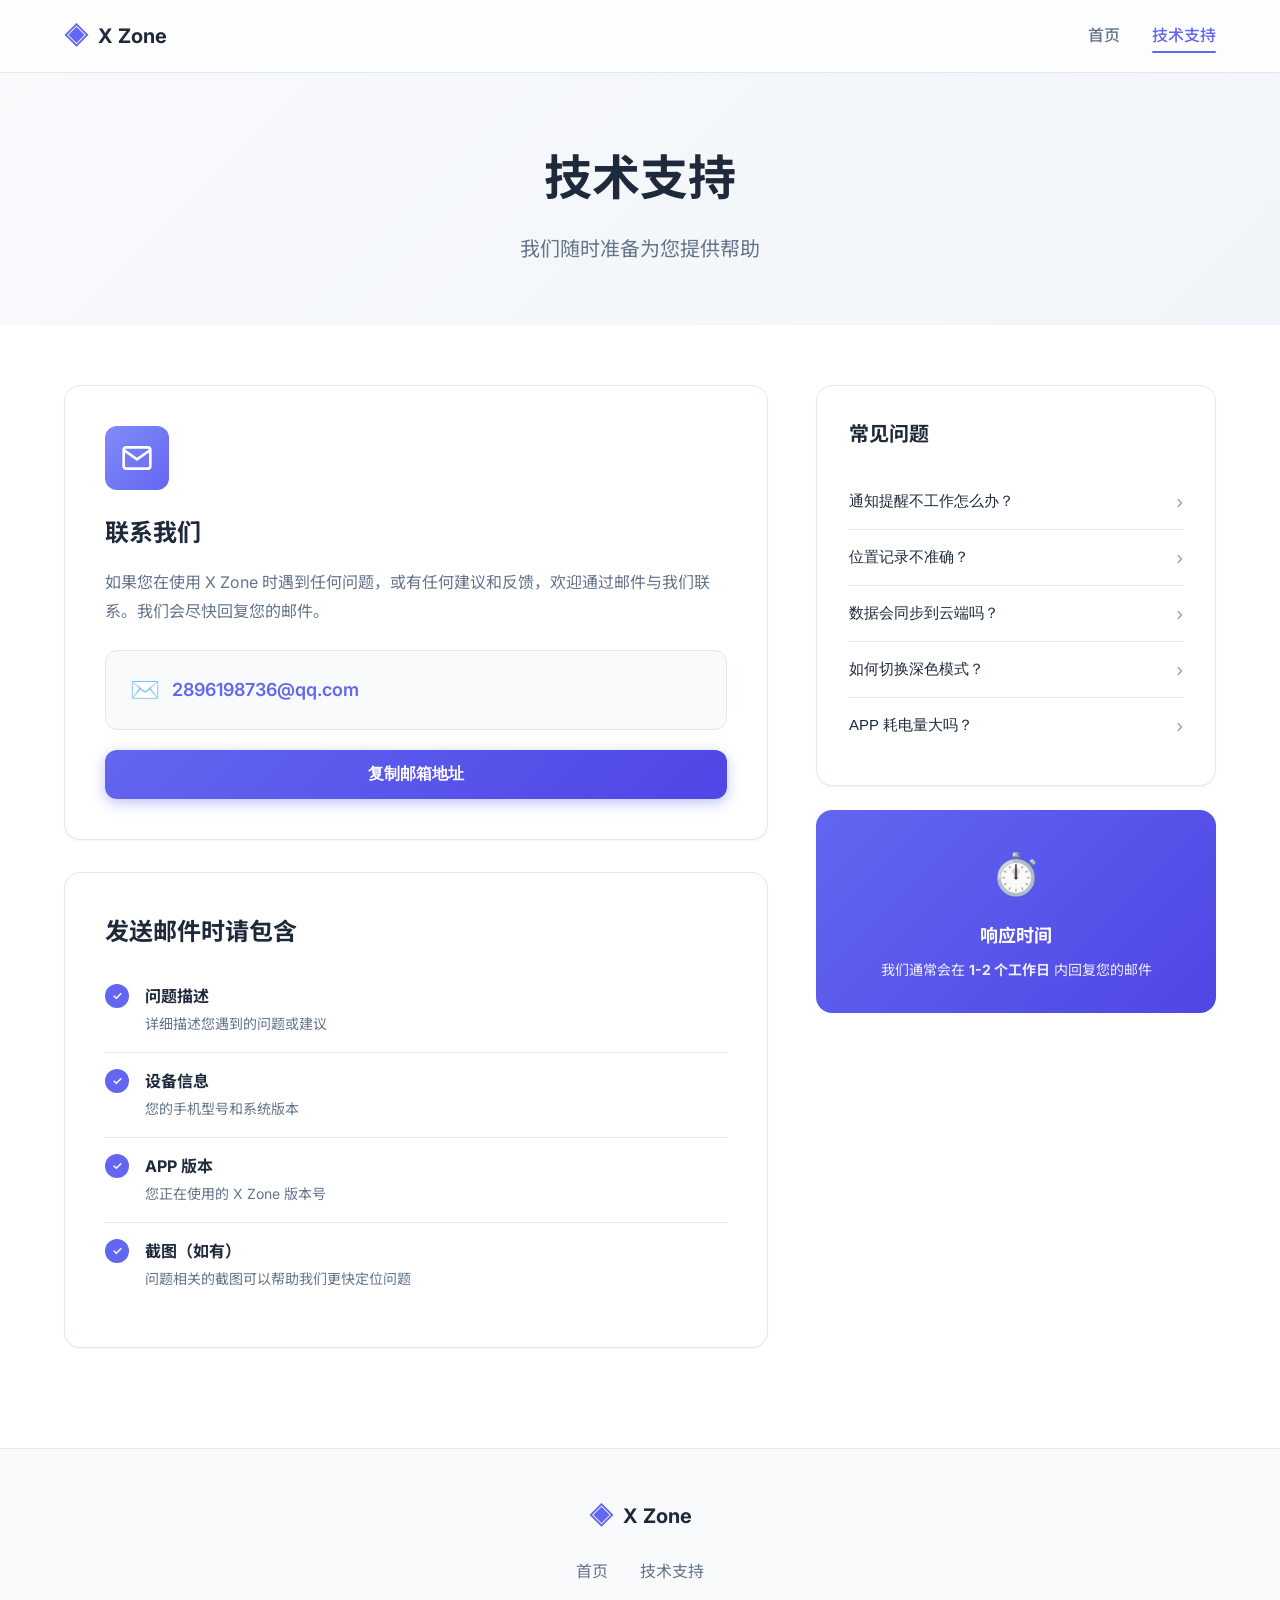
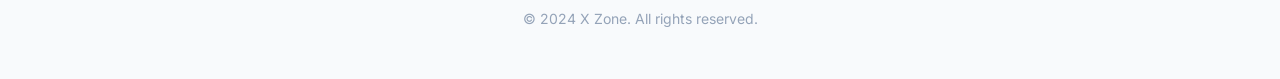
==== support.html @ de82c938 "feat: 初始化" ====
<!DOCTYPE html>
<html lang="zh-CN">
<head>
    <meta charset="UTF-8">
    <meta name="viewport" content="width=device-width, initial-scale=1.0">
    <title>技术支持 - X Zone</title>
    <link rel="stylesheet" href="styles.css">
    <link rel="preconnect" href="https://fonts.googleapis.com">
    <link rel="preconnect" href="https://fonts.gstatic.com" crossorigin>
    <link href="https://fonts.googleapis.com/css2?family=Inter:wght@300;400;500;600;700&family=Noto+Sans+SC:wght@300;400;500;600;700&display=swap" rel="stylesheet">
</head>
<body>
    <nav class="navbar">
        <div class="nav-container">
            <a href="index.html" class="logo">
                <span class="logo-icon">◈</span>
                <span class="logo-text">X Zone</span>
            </a>
            <div class="nav-links">
                <a href="index.html" class="nav-link">首页</a>
                <a href="support.html" class="nav-link active">技术支持</a>
            </div>
        </div>
    </nav>

    <header class="support-hero">
        <div class="container">
            <h1 class="support-title">技术支持</h1>
            <p class="support-subtitle">我们随时准备为您提供帮助</p>
        </div>
    </header>

    <section class="support-content">
        <div class="container">
            <div class="support-grid">
                <div class="support-main">
                    <div class="support-card">
                        <div class="support-card-icon">
                            <svg viewBox="0 0 24 24" fill="none" stroke="currentColor" stroke-width="2">
                                <path d="M4 4h16c1.1 0 2 .9 2 2v12c0 1.1-.9 2-2 2H4c-1.1 0-2-.9-2-2V6c0-1.1.9-2 2-2z"/>
                                <polyline points="22,6 12,13 2,6"/>
                            </svg>
                        </div>
                        <h2 class="support-card-title">联系我们</h2>
                        <p class="support-card-desc">
                            如果您在使用 X Zone 时遇到任何问题，或有任何建议和反馈，欢迎通过邮件与我们联系。我们会尽快回复您的邮件。
                        </p>
                        <a href="mailto:2896198736@qq.com" class="email-link">
                            <span class="email-icon">✉️</span>
                            <span class="email-address">2896198736@qq.com</span>
                        </a>
                        <button class="btn btn-primary copy-email" data-email="2896198736@qq.com">
                            复制邮箱地址
                        </button>
                    </div>

                    <div class="support-card">
                        <h2 class="support-card-title">发送邮件时请包含</h2>
                        <ul class="support-checklist">
                            <li>
                                <span class="check-icon">✓</span>
                                <div class="check-content">
                                    <strong>问题描述</strong>
                                    <p>详细描述您遇到的问题或建议</p>
                                </div>
                            </li>
                            <li>
                                <span class="check-icon">✓</span>
                                <div class="check-content">
                                    <strong>设备信息</strong>
                                    <p>您的手机型号和系统版本</p>
                                </div>
                            </li>
                            <li>
                                <span class="check-icon">✓</span>
                                <div class="check-content">
                                    <strong>APP 版本</strong>
                                    <p>您正在使用的 X Zone 版本号</p>
                                </div>
                            </li>
                            <li>
                                <span class="check-icon">✓</span>
                                <div class="check-content">
                                    <strong>截图（如有）</strong>
                                    <p>问题相关的截图可以帮助我们更快定位问题</p>
                                </div>
                            </li>
                        </ul>
                    </div>
                </div>

                <div class="support-sidebar">
                    <div class="faq-card">
                        <h3 class="faq-title">常见问题</h3>
                        
                        <div class="faq-item">
                            <button class="faq-question">
                                <span>通知提醒不工作怎么办？</span>
                                <span class="faq-arrow">›</span>
                            </button>
                            <div class="faq-answer">
                                <p>请确保：</p>
                                <ul>
                                    <li>已授予 APP 通知权限</li>
                                    <li>未开启省电模式</li>
                                    <li>APP 未被系统后台清理</li>
                                    <li>检查系统「勿扰模式」设置</li>
                                </ul>
                            </div>
                        </div>

                        <div class="faq-item">
                            <button class="faq-question">
                                <span>位置记录不准确？</span>
                                <span class="faq-arrow">›</span>
                            </button>
                            <div class="faq-answer">
                                <p>请确保：</p>
                                <ul>
                                    <li>已授予「始终允许」位置权限</li>
                                    <li>开启设备 GPS/定位服务</li>
                                    <li>在开阔地带精度更高</li>
                                </ul>
                            </div>
                        </div>

                        <div class="faq-item">
                            <button class="faq-question">
                                <span>数据会同步到云端吗？</span>
                                <span class="faq-arrow">›</span>
                            </button>
                            <div class="faq-answer">
                                <p>X Zone 的所有数据都存储在您的设备本地，不会上传到任何服务器。这意味着您的隐私得到完全保护，但也请注意定期备份设备数据。</p>
                            </div>
                        </div>

                        <div class="faq-item">
                            <button class="faq-question">
                                <span>如何切换深色模式？</span>
                                <span class="faq-arrow">›</span>
                            </button>
                            <div class="faq-answer">
                                <p>在「空间」页面中，点击右上角的设置图标，可以选择：</p>
                                <ul>
                                    <li>跟随系统</li>
                                    <li>始终白昼模式</li>
                                    <li>始终黑夜模式</li>
                                </ul>
                            </div>
                        </div>

                        <div class="faq-item">
                            <button class="faq-question">
                                <span>APP 耗电量大吗？</span>
                                <span class="faq-arrow">›</span>
                            </button>
                            <div class="faq-answer">
                                <p>X Zone 使用智能后台调度，足迹记录约每 10-15 分钟记录一次，通知调度也经过优化，对电池影响很小。如果您不需要足迹功能，可以在设置中关闭以进一步省电。</p>
                            </div>
                        </div>
                    </div>

                    <div class="response-time-card">
                        <div class="response-icon">⏱️</div>
                        <h4>响应时间</h4>
                        <p>我们通常会在 <strong>1-2 个工作日</strong> 内回复您的邮件</p>
                    </div>
                </div>
            </div>
        </div>
    </section>

    <footer class="footer">
        <div class="container">
            <div class="footer-content">
                <div class="footer-brand">
                    <span class="logo-icon">◈</span>
                    <span class="logo-text">X Zone</span>
                </div>
                <div class="footer-links">
                    <a href="index.html">首页</a>
                    <a href="support.html">技术支持</a>
                </div>
                <div class="footer-copyright">
                    © 2024 X Zone. All rights reserved.
                </div>
            </div>
        </div>
    </footer>

    <script src="script.js"></script>
</body>
</html>
---- styles.css ----
/* ===== CSS Variables ===== */
:root {
    --primary: #6366f1;
    --primary-dark: #4f46e5;
    --primary-light: #818cf8;
    --secondary: #0ea5e9;
    --accent: #f59e0b;
    
    --text-primary: #1e293b;
    --text-secondary: #64748b;
    --text-muted: #94a3b8;
    
    --bg-primary: #ffffff;
    --bg-secondary: #f8fafc;
    --bg-tertiary: #f1f5f9;
    
    --border-color: #e2e8f0;
    --shadow-sm: 0 1px 2px rgba(0, 0, 0, 0.05);
    --shadow-md: 0 4px 6px -1px rgba(0, 0, 0, 0.1), 0 2px 4px -2px rgba(0, 0, 0, 0.1);
    --shadow-lg: 0 10px 15px -3px rgba(0, 0, 0, 0.1), 0 4px 6px -4px rgba(0, 0, 0, 0.1);
    --shadow-xl: 0 20px 25px -5px rgba(0, 0, 0, 0.1), 0 8px 10px -6px rgba(0, 0, 0, 0.1);
    
    --radius-sm: 6px;
    --radius-md: 12px;
    --radius-lg: 16px;
    --radius-xl: 24px;
    
    --transition: all 0.3s ease;
}

/* ===== Reset & Base ===== */
*, *::before, *::after {
    margin: 0;
    padding: 0;
    box-sizing: border-box;
}

html {
    scroll-behavior: smooth;
}

body {
    font-family: 'Inter', 'Noto Sans SC', -apple-system, BlinkMacSystemFont, sans-serif;
    color: var(--text-primary);
    background: var(--bg-primary);
    line-height: 1.6;
    -webkit-font-smoothing: antialiased;
}

.container {
    max-width: 1200px;
    margin: 0 auto;
    padding: 0 24px;
}

/* ===== Navigation ===== */
.navbar {
    position: fixed;
    top: 0;
    left: 0;
    right: 0;
    z-index: 1000;
    background: rgba(255, 255, 255, 0.8);
    backdrop-filter: blur(20px);
    border-bottom: 1px solid var(--border-color);
}

.nav-container {
    max-width: 1200px;
    margin: 0 auto;
    padding: 0 24px;
    height: 72px;
    display: flex;
    align-items: center;
    justify-content: space-between;
}

.logo {
    display: flex;
    align-items: center;
    gap: 10px;
    text-decoration: none;
    color: var(--text-primary);
    font-weight: 700;
    font-size: 1.25rem;
}

.logo-icon {
    font-size: 1.5rem;
    color: var(--primary);
}

.nav-links {
    display: flex;
    gap: 32px;
}

.nav-link {
    color: var(--text-secondary);
    text-decoration: none;
    font-weight: 500;
    transition: var(--transition);
    position: relative;
}

.nav-link:hover,
.nav-link.active {
    color: var(--primary);
}

.nav-link.active::after {
    content: '';
    position: absolute;
    bottom: -4px;
    left: 0;
    right: 0;
    height: 2px;
    background: var(--primary);
    border-radius: 2px;
}

/* ===== Hero Section ===== */
.hero {
    padding: 140px 24px 80px;
    min-height: 100vh;
    display: flex;
    align-items: center;
    justify-content: center;
    gap: 80px;
    max-width: 1200px;
    margin: 0 auto;
}

.hero-content {
    flex: 1;
    max-width: 540px;
}

.hero-badge {
    display: inline-block;
    padding: 8px 16px;
    background: linear-gradient(135deg, var(--primary-light) 0%, var(--primary) 100%);
    color: white;
    border-radius: 100px;
    font-size: 0.875rem;
    font-weight: 500;
    margin-bottom: 24px;
}

.hero-title {
    font-size: 4rem;
    font-weight: 700;
    line-height: 1.1;
    margin-bottom: 20px;
    background: linear-gradient(135deg, var(--text-primary) 0%, var(--primary) 100%);
    -webkit-background-clip: text;
    -webkit-text-fill-color: transparent;
    background-clip: text;
}

.hero-subtitle {
    font-size: 1.25rem;
    color: var(--text-secondary);
    margin-bottom: 40px;
    line-height: 1.8;
}

.hero-buttons {
    display: flex;
    gap: 16px;
}

.btn {
    display: inline-flex;
    align-items: center;
    justify-content: center;
    padding: 14px 28px;
    border-radius: var(--radius-md);
    font-weight: 600;
    text-decoration: none;
    transition: var(--transition);
    border: none;
    cursor: pointer;
    font-size: 1rem;
}

.btn-primary {
    background: linear-gradient(135deg, var(--primary) 0%, var(--primary-dark) 100%);
    color: white;
    box-shadow: 0 4px 14px rgba(99, 102, 241, 0.4);
}

.btn-primary:hover {
    transform: translateY(-2px);
    box-shadow: 0 6px 20px rgba(99, 102, 241, 0.5);
}

.btn-secondary {
    background: var(--bg-secondary);
    color: var(--text-primary);
    border: 1px solid var(--border-color);
}

.btn-secondary:hover {
    background: var(--bg-tertiary);
    border-color: var(--primary-light);
}

.btn-light {
    background: white;
    color: var(--primary);
    font-weight: 600;
}

.btn-light:hover {
    transform: translateY(-2px);
    box-shadow: var(--shadow-lg);
}

/* ===== Phone Mockup ===== */
.hero-visual {
    flex: 1;
    display: flex;
    justify-content: center;
}

.phone-mockup {
    width: 280px;
    height: 580px;
    background: linear-gradient(145deg, #1a1a2e 0%, #16213e 100%);
    border-radius: 40px;
    padding: 12px;
    box-shadow: var(--shadow-xl), 0 0 60px rgba(99, 102, 241, 0.2);
    position: relative;
}

.phone-mockup::before {
    content: '';
    position: absolute;
    top: 20px;
    left: 50%;
    transform: translateX(-50%);
    width: 80px;
    height: 24px;
    background: #000;
    border-radius: 12px;
}

.phone-screen {
    width: 100%;
    height: 100%;
    background: linear-gradient(180deg, #1e1e2e 0%, #252540 100%);
    border-radius: 32px;
    overflow: hidden;
    padding: 48px 16px 16px;
}

.mock-header {
    text-align: center;
    color: white;
    font-size: 0.875rem;
    font-weight: 600;
    margin-bottom: 20px;
}

.mock-calendar {
    background: rgba(255, 255, 255, 0.05);
    border-radius: 16px;
    padding: 16px;
    margin-bottom: 20px;
}

.mock-month {
    color: white;
    font-weight: 600;
    text-align: center;
    margin-bottom: 12px;
}

.mock-days {
    display: grid;
    grid-template-columns: repeat(7, 1fr);
    gap: 4px;
    margin-bottom: 8px;
}

.mock-days span {
    color: var(--text-muted);
    font-size: 0.75rem;
    text-align: center;
}

.mock-dates {
    display: grid;
    grid-template-columns: repeat(7, 1fr);
    gap: 4px;
}

.mock-dates span {
    color: rgba(255, 255, 255, 0.7);
    font-size: 0.75rem;
    text-align: center;
    padding: 6px;
    border-radius: 50%;
}

.mock-dates span.active {
    background: var(--primary);
    color: white;
}

.mock-timeline {
    display: flex;
    flex-direction: column;
    gap: 8px;
}

.mock-event {
    padding: 12px 16px;
    border-radius: 10px;
    color: white;
    font-size: 0.875rem;
    font-weight: 500;
}

.event-work {
    background: linear-gradient(135deg, #3b82f6 0%, #2563eb 100%);
}

.event-life {
    background: linear-gradient(135deg, #10b981 0%, #059669 100%);
}

.event-important {
    background: linear-gradient(135deg, #f59e0b 0%, #d97706 100%);
}

/* ===== Features Section ===== */
.features {
    padding: 100px 0;
    background: var(--bg-secondary);
}

.section-header {
    text-align: center;
    margin-bottom: 60px;
}

.section-title {
    font-size: 2.5rem;
    font-weight: 700;
    margin-bottom: 16px;
    color: var(--text-primary);
}

.section-subtitle {
    font-size: 1.125rem;
    color: var(--text-secondary);
}

.feature-grid {
    display: grid;
    grid-template-columns: repeat(3, 1fr);
    gap: 32px;
}

.feature-card {
    background: var(--bg-primary);
    border-radius: var(--radius-lg);
    padding: 40px 32px;
    border: 1px solid var(--border-color);
    transition: var(--transition);
    position: relative;
}

.feature-card:hover {
    transform: translateY(-8px);
    box-shadow: var(--shadow-xl);
    border-color: var(--primary-light);
}

.feature-card.featured {
    border: 2px solid var(--primary);
    box-shadow: var(--shadow-lg);
}

.feature-badge {
    position: absolute;
    top: -12px;
    left: 50%;
    transform: translateX(-50%);
    background: var(--primary);
    color: white;
    padding: 6px 16px;
    border-radius: 100px;
    font-size: 0.75rem;
    font-weight: 600;
}

.feature-icon {
    width: 64px;
    height: 64px;
    border-radius: var(--radius-md);
    display: flex;
    align-items: center;
    justify-content: center;
    margin-bottom: 24px;
}

.feature-icon svg {
    width: 32px;
    height: 32px;
}

.timeline-icon {
    background: linear-gradient(135deg, #dbeafe 0%, #bfdbfe 100%);
    color: #2563eb;
}

.reminder-icon {
    background: linear-gradient(135deg, #fef3c7 0%, #fde68a 100%);
    color: #d97706;
}

.space-icon {
    background: linear-gradient(135deg, #d1fae5 0%, #a7f3d0 100%);
    color: #059669;
}

.feature-title {
    font-size: 1.5rem;
    font-weight: 700;
    margin-bottom: 12px;
    color: var(--text-primary);
}

.feature-desc {
    color: var(--text-secondary);
    margin-bottom: 24px;
    line-height: 1.7;
}

.feature-list {
    list-style: none;
}

.feature-list li {
    padding: 8px 0;
    color: var(--text-secondary);
    position: relative;
    padding-left: 24px;
}

.feature-list li::before {
    content: '✓';
    position: absolute;
    left: 0;
    color: var(--primary);
    font-weight: 600;
}

/* ===== Highlights Section ===== */
.highlights {
    padding: 80px 0;
    background: var(--bg-primary);
}

.highlight-grid {
    display: grid;
    grid-template-columns: repeat(4, 1fr);
    gap: 32px;
}

.highlight-item {
    text-align: center;
    padding: 32px 24px;
    border-radius: var(--radius-lg);
    background: var(--bg-secondary);
    transition: var(--transition);
}

.highlight-item:hover {
    transform: translateY(-4px);
    box-shadow: var(--shadow-md);
}

.highlight-number {
    font-size: 2.5rem;
    font-weight: 700;
    color: var(--primary);
    margin-bottom: 8px;
}

.highlight-label {
    font-size: 1.125rem;
    font-weight: 600;
    color: var(--text-primary);
    margin-bottom: 8px;
}

.highlight-desc {
    font-size: 0.875rem;
    color: var(--text-secondary);
}

/* ===== CTA Section ===== */
.cta {
    padding: 100px 0;
    background: linear-gradient(135deg, var(--primary) 0%, var(--primary-dark) 100%);
}

.cta-content {
    text-align: center;
    max-width: 600px;
    margin: 0 auto;
}

.cta-title {
    font-size: 2.5rem;
    font-weight: 700;
    color: white;
    margin-bottom: 16px;
}

.cta-desc {
    font-size: 1.125rem;
    color: rgba(255, 255, 255, 0.9);
    margin-bottom: 32px;
}

.cta-buttons {
    display: flex;
    gap: 16px;
    justify-content: center;
}

/* ===== Footer ===== */
.footer {
    padding: 48px 0;
    background: var(--bg-secondary);
    border-top: 1px solid var(--border-color);
}

.footer-content {
    display: flex;
    flex-direction: column;
    align-items: center;
    gap: 24px;
}

.footer-brand {
    display: flex;
    align-items: center;
    gap: 10px;
    font-weight: 700;
    font-size: 1.25rem;
}

.footer-links {
    display: flex;
    gap: 32px;
}

.footer-links a {
    color: var(--text-secondary);
    text-decoration: none;
    transition: var(--transition);
}

.footer-links a:hover {
    color: var(--primary);
}

.footer-copyright {
    color: var(--text-muted);
    font-size: 0.875rem;
}

/* ===== Support Page ===== */
.support-hero {
    padding: 140px 24px 60px;
    background: linear-gradient(135deg, var(--bg-secondary) 0%, var(--bg-tertiary) 100%);
    text-align: center;
}

.support-title {
    font-size: 3rem;
    font-weight: 700;
    margin-bottom: 16px;
    color: var(--text-primary);
}

.support-subtitle {
    font-size: 1.25rem;
    color: var(--text-secondary);
}

.support-content {
    padding: 60px 0 100px;
}

.support-grid {
    display: grid;
    grid-template-columns: 1fr 400px;
    gap: 48px;
}

.support-main {
    display: flex;
    flex-direction: column;
    gap: 32px;
}

.support-card {
    background: var(--bg-primary);
    border-radius: var(--radius-lg);
    padding: 40px;
    border: 1px solid var(--border-color);
    box-shadow: var(--shadow-sm);
}

.support-card-icon {
    width: 64px;
    height: 64px;
    background: linear-gradient(135deg, var(--primary-light) 0%, var(--primary) 100%);
    border-radius: var(--radius-md);
    display: flex;
    align-items: center;
    justify-content: center;
    margin-bottom: 24px;
}

.support-card-icon svg {
    width: 32px;
    height: 32px;
    color: white;
}

.support-card-title {
    font-size: 1.5rem;
    font-weight: 700;
    margin-bottom: 16px;
    color: var(--text-primary);
}

.support-card-desc {
    color: var(--text-secondary);
    line-height: 1.8;
    margin-bottom: 24px;
}

.email-link {
    display: flex;
    align-items: center;
    gap: 12px;
    padding: 20px 24px;
    background: var(--bg-secondary);
    border-radius: var(--radius-md);
    text-decoration: none;
    margin-bottom: 20px;
    transition: var(--transition);
    border: 1px solid var(--border-color);
}

.email-link:hover {
    border-color: var(--primary);
    background: var(--bg-tertiary);
}

.email-icon {
    font-size: 1.5rem;
}

.email-address {
    font-size: 1.125rem;
    font-weight: 600;
    color: var(--primary);
}

.copy-email {
    width: 100%;
}

.support-checklist {
    list-style: none;
}

.support-checklist li {
    display: flex;
    gap: 16px;
    padding: 16px 0;
    border-bottom: 1px solid var(--border-color);
}

.support-checklist li:last-child {
    border-bottom: none;
}

.check-icon {
    width: 24px;
    height: 24px;
    background: var(--primary);
    color: white;
    border-radius: 50%;
    display: flex;
    align-items: center;
    justify-content: center;
    font-size: 0.75rem;
    font-weight: 600;
    flex-shrink: 0;
}

.check-content strong {
    display: block;
    margin-bottom: 4px;
    color: var(--text-primary);
}

.check-content p {
    color: var(--text-secondary);
    font-size: 0.875rem;
}

/* ===== FAQ Section ===== */
.support-sidebar {
    display: flex;
    flex-direction: column;
    gap: 24px;
}

.faq-card {
    background: var(--bg-primary);
    border-radius: var(--radius-lg);
    padding: 32px;
    border: 1px solid var(--border-color);
    box-shadow: var(--shadow-sm);
}

.faq-title {
    font-size: 1.25rem;
    font-weight: 700;
    margin-bottom: 24px;
    color: var(--text-primary);
}

.faq-item {
    border-bottom: 1px solid var(--border-color);
}

.faq-item:last-child {
    border-bottom: none;
}

.faq-question {
    width: 100%;
    padding: 16px 0;
    background: none;
    border: none;
    display: flex;
    justify-content: space-between;
    align-items: center;
    cursor: pointer;
    text-align: left;
    font-size: 0.9375rem;
    font-weight: 500;
    color: var(--text-primary);
    transition: var(--transition);
}

.faq-question:hover {
    color: var(--primary);
}

.faq-arrow {
    font-size: 1.25rem;
    color: var(--text-muted);
    transition: var(--transition);
}

.faq-item.active .faq-arrow {
    transform: rotate(90deg);
    color: var(--primary);
}

.faq-answer {
    display: none;
    padding-bottom: 16px;
    color: var(--text-secondary);
    font-size: 0.875rem;
    line-height: 1.7;
}

.faq-item.active .faq-answer {
    display: block;
}

.faq-answer ul {
    margin-top: 8px;
    padding-left: 20px;
}

.faq-answer li {
    margin-bottom: 4px;
}

.response-time-card {
    background: linear-gradient(135deg, var(--primary) 0%, var(--primary-dark) 100%);
    border-radius: var(--radius-lg);
    padding: 32px;
    text-align: center;
    color: white;
}

.response-icon {
    font-size: 2.5rem;
    margin-bottom: 16px;
}

.response-time-card h4 {
    font-size: 1.125rem;
    margin-bottom: 8px;
}

.response-time-card p {
    font-size: 0.875rem;
    opacity: 0.9;
}

.response-time-card strong {
    font-weight: 700;
}

/* ===== Responsive Design ===== */
@media (max-width: 1024px) {
    .hero {
        flex-direction: column;
        text-align: center;
        padding-top: 120px;
        gap: 60px;
    }
    
    .hero-buttons {
        justify-content: center;
    }
    
    .feature-grid {
        grid-template-columns: 1fr;
        max-width: 500px;
        margin: 0 auto;
    }
    
    .highlight-grid {
        grid-template-columns: repeat(2, 1fr);
    }
    
    .support-grid {
        grid-template-columns: 1fr;
    }
    
    .support-sidebar {
        order: -1;
    }
}

@media (max-width: 768px) {
    .hero-title {
        font-size: 2.5rem;
    }
    
    .section-title {
        font-size: 2rem;
    }
    
    .phone-mockup {
        width: 240px;
        height: 500px;
    }
    
    .highlight-grid {
        grid-template-columns: 1fr;
    }
    
    .cta-title {
        font-size: 2rem;
    }
    
    .support-title {
        font-size: 2rem;
    }
    
    .support-card {
        padding: 24px;
    }
    
    .faq-card {
        padding: 24px;
    }
}

@media (max-width: 480px) {
    .nav-links {
        gap: 16px;
    }
    
    .hero-buttons {
        flex-direction: column;
    }
    
    .btn {
        width: 100%;
    }
}

/* ===== Animations ===== */
@keyframes fadeInUp {
    from {
        opacity: 0;
        transform: translateY(30px);
    }
    to {
        opacity: 1;
        transform: translateY(0);
    }
}

.hero-content,
.hero-visual,
.feature-card,
.highlight-item {
    animation: fadeInUp 0.6s ease-out forwards;
}

.feature-card:nth-child(1) { animation-delay: 0.1s; }
.feature-card:nth-child(2) { animation-delay: 0.2s; }
.feature-card:nth-child(3) { animation-delay: 0.3s; }

.highlight-item:nth-child(1) { animation-delay: 0.1s; }
.highlight-item:nth-child(2) { animation-delay: 0.15s; }
.highlight-item:nth-child(3) { animation-delay: 0.2s; }
.highlight-item:nth-child(4) { animation-delay: 0.25s; }

/* ===== Toast Notification ===== */
.toast {
    position: fixed;
    bottom: 24px;
    left: 50%;
    transform: translateX(-50%) translateY(100px);
    background: var(--text-primary);
    color: white;
    padding: 16px 24px;
    border-radius: var(--radius-md);
    font-weight: 500;
    box-shadow: var(--shadow-xl);
    opacity: 0;
    transition: all 0.3s ease;
    z-index: 9999;
}

.toast.show {
    opacity: 1;
    transform: translateX(-50%) translateY(0);
}
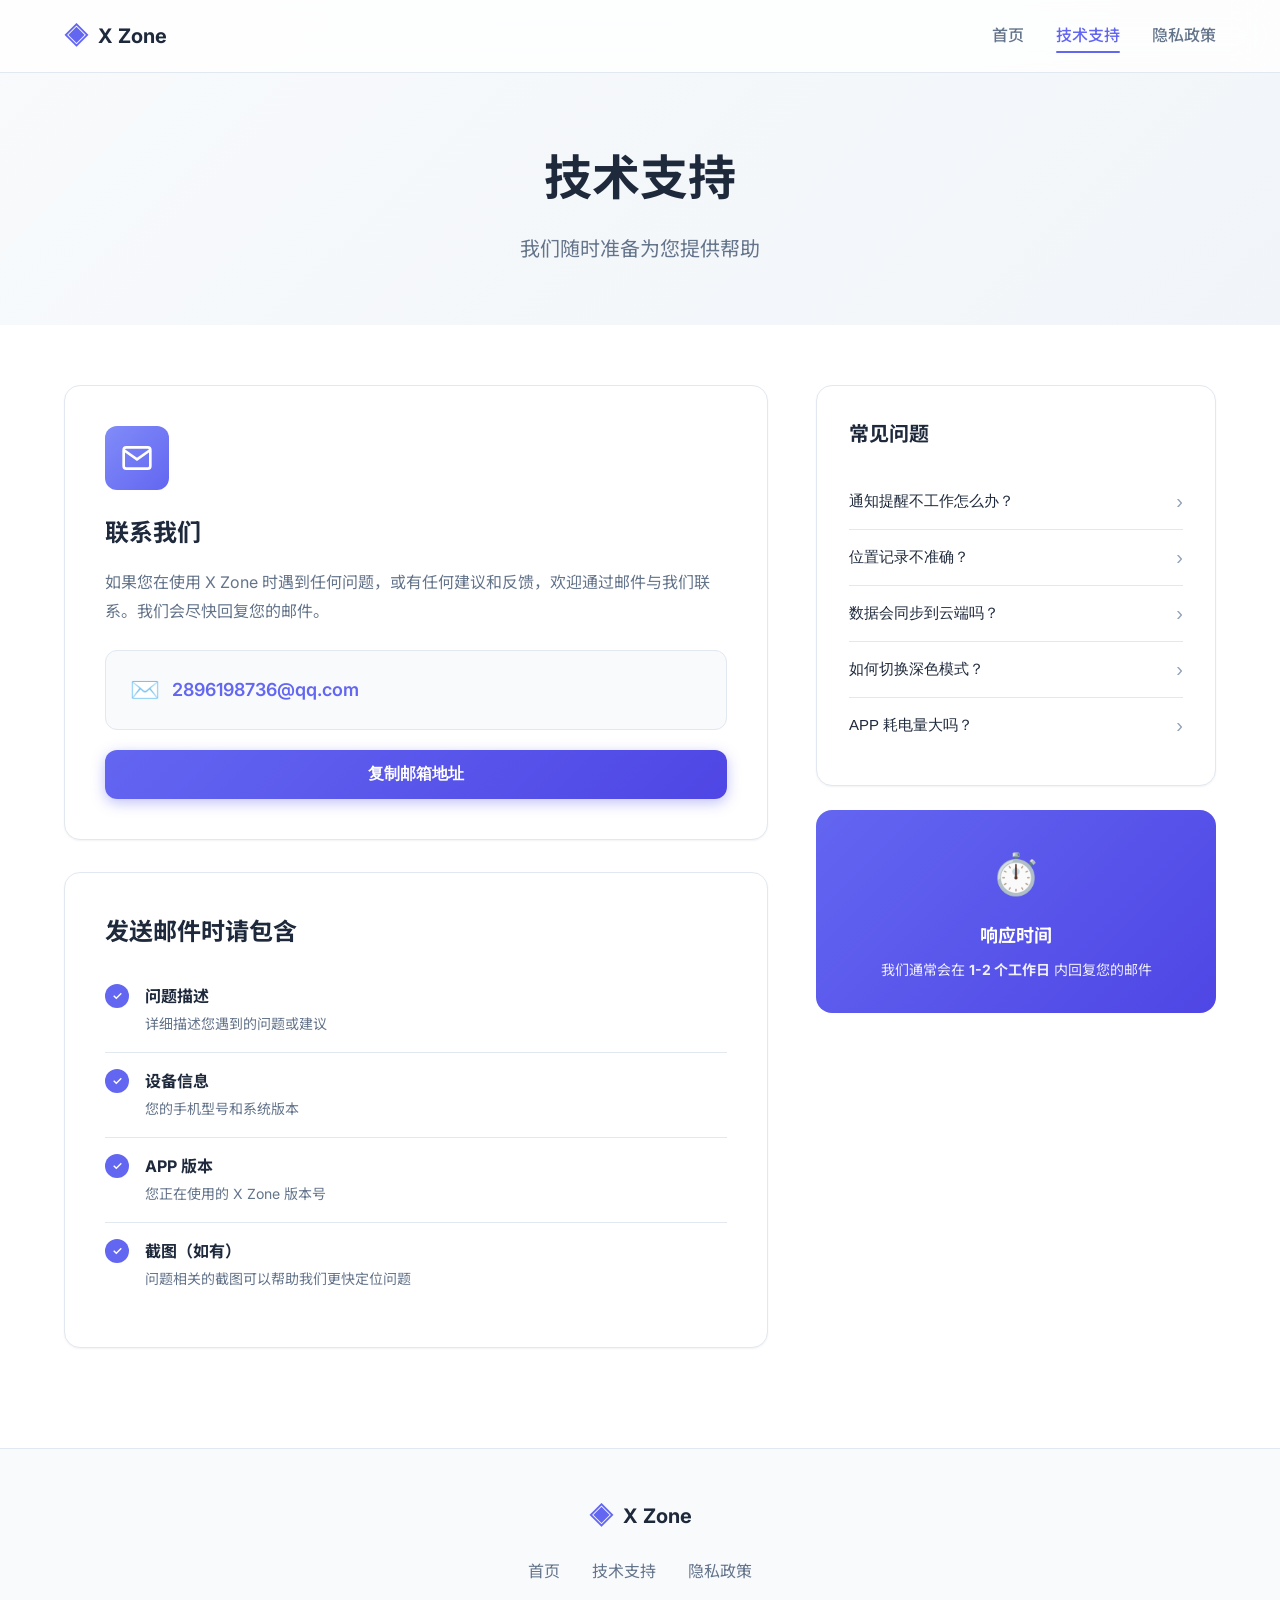
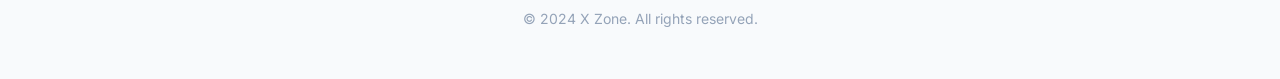
==== commit 2e305fb2: "feat: 增加隐私政策页面" ====
--- a/support.html
+++ b/support.html
@@ -19,6 +19,7 @@
             <div class="nav-links">
                 <a href="index.html" class="nav-link">首页</a>
                 <a href="support.html" class="nav-link active">技术支持</a>
+                <a href="privacy.html" class="nav-link">隐私政策</a>
             </div>
         </div>
     </nav>
@@ -180,6 +181,7 @@
                 <div class="footer-links">
                     <a href="index.html">首页</a>
                     <a href="support.html">技术支持</a>
+                    <a href="privacy.html">隐私政策</a>
                 </div>
                 <div class="footer-copyright">
                     © 2024 X Zone. All rights reserved.
--- a/styles.css
+++ b/styles.css
@@ -830,6 +830,306 @@
     font-weight: 700;
 }
 
+/* ===== Privacy Page ===== */
+.privacy-hero {
+    padding: 140px 24px 60px;
+    background: linear-gradient(135deg, var(--bg-secondary) 0%, var(--bg-tertiary) 100%);
+    text-align: center;
+}
+
+.privacy-title {
+    font-size: 3rem;
+    font-weight: 700;
+    margin-bottom: 16px;
+    color: var(--text-primary);
+}
+
+.privacy-subtitle {
+    font-size: 1rem;
+    color: var(--text-secondary);
+}
+
+.privacy-content {
+    padding: 60px 0 100px;
+}
+
+.privacy-wrapper {
+    display: grid;
+    grid-template-columns: 220px 1fr;
+    gap: 60px;
+}
+
+.privacy-nav {
+    position: sticky;
+    top: 100px;
+    height: fit-content;
+}
+
+.privacy-nav h3 {
+    font-size: 0.875rem;
+    font-weight: 600;
+    color: var(--text-muted);
+    text-transform: uppercase;
+    letter-spacing: 0.05em;
+    margin-bottom: 16px;
+}
+
+.privacy-nav ul {
+    list-style: none;
+}
+
+.privacy-nav li {
+    margin-bottom: 8px;
+}
+
+.privacy-nav a {
+    color: var(--text-secondary);
+    text-decoration: none;
+    font-size: 0.9375rem;
+    transition: var(--transition);
+    display: block;
+    padding: 8px 0;
+    border-left: 2px solid transparent;
+    padding-left: 16px;
+    margin-left: -16px;
+}
+
+.privacy-nav a:hover {
+    color: var(--primary);
+    border-left-color: var(--primary);
+}
+
+.privacy-main {
+    max-width: 800px;
+}
+
+.privacy-section {
+    margin-bottom: 48px;
+    scroll-margin-top: 100px;
+}
+
+.privacy-section h2 {
+    font-size: 1.75rem;
+    font-weight: 700;
+    color: var(--text-primary);
+    margin-bottom: 20px;
+    padding-bottom: 12px;
+    border-bottom: 2px solid var(--border-color);
+}
+
+.privacy-section h3 {
+    font-size: 1.125rem;
+    font-weight: 600;
+    color: var(--text-primary);
+    margin: 24px 0 12px;
+}
+
+.privacy-section p {
+    color: var(--text-secondary);
+    line-height: 1.8;
+    margin-bottom: 16px;
+}
+
+.privacy-section ul {
+    color: var(--text-secondary);
+    line-height: 1.8;
+    margin-bottom: 16px;
+    padding-left: 24px;
+}
+
+.privacy-section li {
+    margin-bottom: 8px;
+}
+
+.highlight-box {
+    display: flex;
+    gap: 20px;
+    padding: 24px;
+    background: linear-gradient(135deg, rgba(99, 102, 241, 0.1) 0%, rgba(99, 102, 241, 0.05) 100%);
+    border-radius: var(--radius-md);
+    border: 1px solid rgba(99, 102, 241, 0.2);
+    margin: 24px 0;
+}
+
+.highlight-box .highlight-icon {
+    font-size: 2rem;
+    flex-shrink: 0;
+}
+
+.highlight-box .highlight-text strong {
+    display: block;
+    color: var(--text-primary);
+    font-size: 1.125rem;
+    margin-bottom: 8px;
+}
+
+.highlight-box .highlight-text p {
+    margin: 0;
+}
+
+.usage-grid {
+    display: grid;
+    grid-template-columns: repeat(2, 1fr);
+    gap: 20px;
+    margin: 24px 0;
+}
+
+.usage-item {
+    display: flex;
+    gap: 16px;
+    padding: 20px;
+    background: var(--bg-secondary);
+    border-radius: var(--radius-md);
+    border: 1px solid var(--border-color);
+}
+
+.usage-icon {
+    font-size: 1.5rem;
+    flex-shrink: 0;
+}
+
+.usage-item strong {
+    display: block;
+    color: var(--text-primary);
+    margin-bottom: 4px;
+}
+
+.usage-item p {
+    margin: 0;
+    font-size: 0.875rem;
+}
+
+.storage-table {
+    width: 100%;
+    border-collapse: collapse;
+    margin: 24px 0;
+    font-size: 0.9375rem;
+}
+
+.storage-table th,
+.storage-table td {
+    padding: 16px;
+    text-align: left;
+    border-bottom: 1px solid var(--border-color);
+}
+
+.storage-table th {
+    background: var(--bg-secondary);
+    font-weight: 600;
+    color: var(--text-primary);
+}
+
+.storage-table td {
+    color: var(--text-secondary);
+}
+
+.info-box {
+    padding: 20px;
+    background: #fef3c7;
+    border-radius: var(--radius-md);
+    border: 1px solid #fcd34d;
+    color: #92400e;
+    margin: 24px 0;
+}
+
+.info-box strong {
+    color: #78350f;
+}
+
+.check-list {
+    list-style: none;
+    padding-left: 0 !important;
+}
+
+.check-list li {
+    display: flex;
+    align-items: flex-start;
+    gap: 12px;
+}
+
+.check-list .check {
+    color: #10b981;
+    font-weight: 600;
+    flex-shrink: 0;
+}
+
+.permission-card {
+    padding: 24px;
+    background: var(--bg-primary);
+    border-radius: var(--radius-md);
+    border: 1px solid var(--border-color);
+    margin: 16px 0;
+}
+
+.permission-header {
+    display: flex;
+    align-items: center;
+    gap: 12px;
+    margin-bottom: 16px;
+}
+
+.permission-icon {
+    font-size: 1.5rem;
+}
+
+.permission-header h4 {
+    font-size: 1.125rem;
+    font-weight: 600;
+    color: var(--text-primary);
+    margin: 0;
+    flex: 1;
+}
+
+.permission-badge {
+    padding: 4px 12px;
+    border-radius: 100px;
+    font-size: 0.75rem;
+    font-weight: 600;
+}
+
+.permission-badge.optional {
+    background: #dbeafe;
+    color: #1d4ed8;
+}
+
+.permission-badge.required {
+    background: #fee2e2;
+    color: #b91c1c;
+}
+
+.permission-card p {
+    margin: 8px 0;
+    font-size: 0.9375rem;
+}
+
+.contact-email {
+    display: inline-flex;
+    align-items: center;
+    gap: 12px;
+    padding: 16px 24px;
+    background: var(--primary);
+    color: white;
+    text-decoration: none;
+    border-radius: var(--radius-md);
+    font-weight: 600;
+    transition: var(--transition);
+    margin: 16px 0;
+}
+
+.contact-email:hover {
+    background: var(--primary-dark);
+    transform: translateY(-2px);
+}
+
+.contact-icon {
+    font-size: 1.25rem;
+}
+
+.response-note {
+    font-size: 0.875rem;
+    color: var(--text-muted);
+}
+
 /* ===== Responsive Design ===== */
 @media (max-width: 1024px) {
     .hero {
@@ -859,6 +1159,52 @@
     
     .support-sidebar {
         order: -1;
+    }
+    
+    .privacy-wrapper {
+        grid-template-columns: 1fr;
+    }
+    
+    .privacy-nav {
+        position: static;
+        display: flex;
+        flex-wrap: wrap;
+        gap: 8px;
+        padding-bottom: 24px;
+        border-bottom: 1px solid var(--border-color);
+        margin-bottom: 24px;
+    }
+    
+    .privacy-nav h3 {
+        width: 100%;
+        margin-bottom: 8px;
+    }
+    
+    .privacy-nav ul {
+        display: flex;
+        flex-wrap: wrap;
+        gap: 8px;
+    }
+    
+    .privacy-nav li {
+        margin: 0;
+    }
+    
+    .privacy-nav a {
+        padding: 8px 16px;
+        border: 1px solid var(--border-color);
+        border-radius: var(--radius-sm);
+        margin-left: 0;
+        border-left: 1px solid var(--border-color);
+    }
+    
+    .privacy-nav a:hover {
+        border-color: var(--primary);
+        background: rgba(99, 102, 241, 0.05);
+    }
+    
+    .usage-grid {
+        grid-template-columns: 1fr;
     }
 }
 
